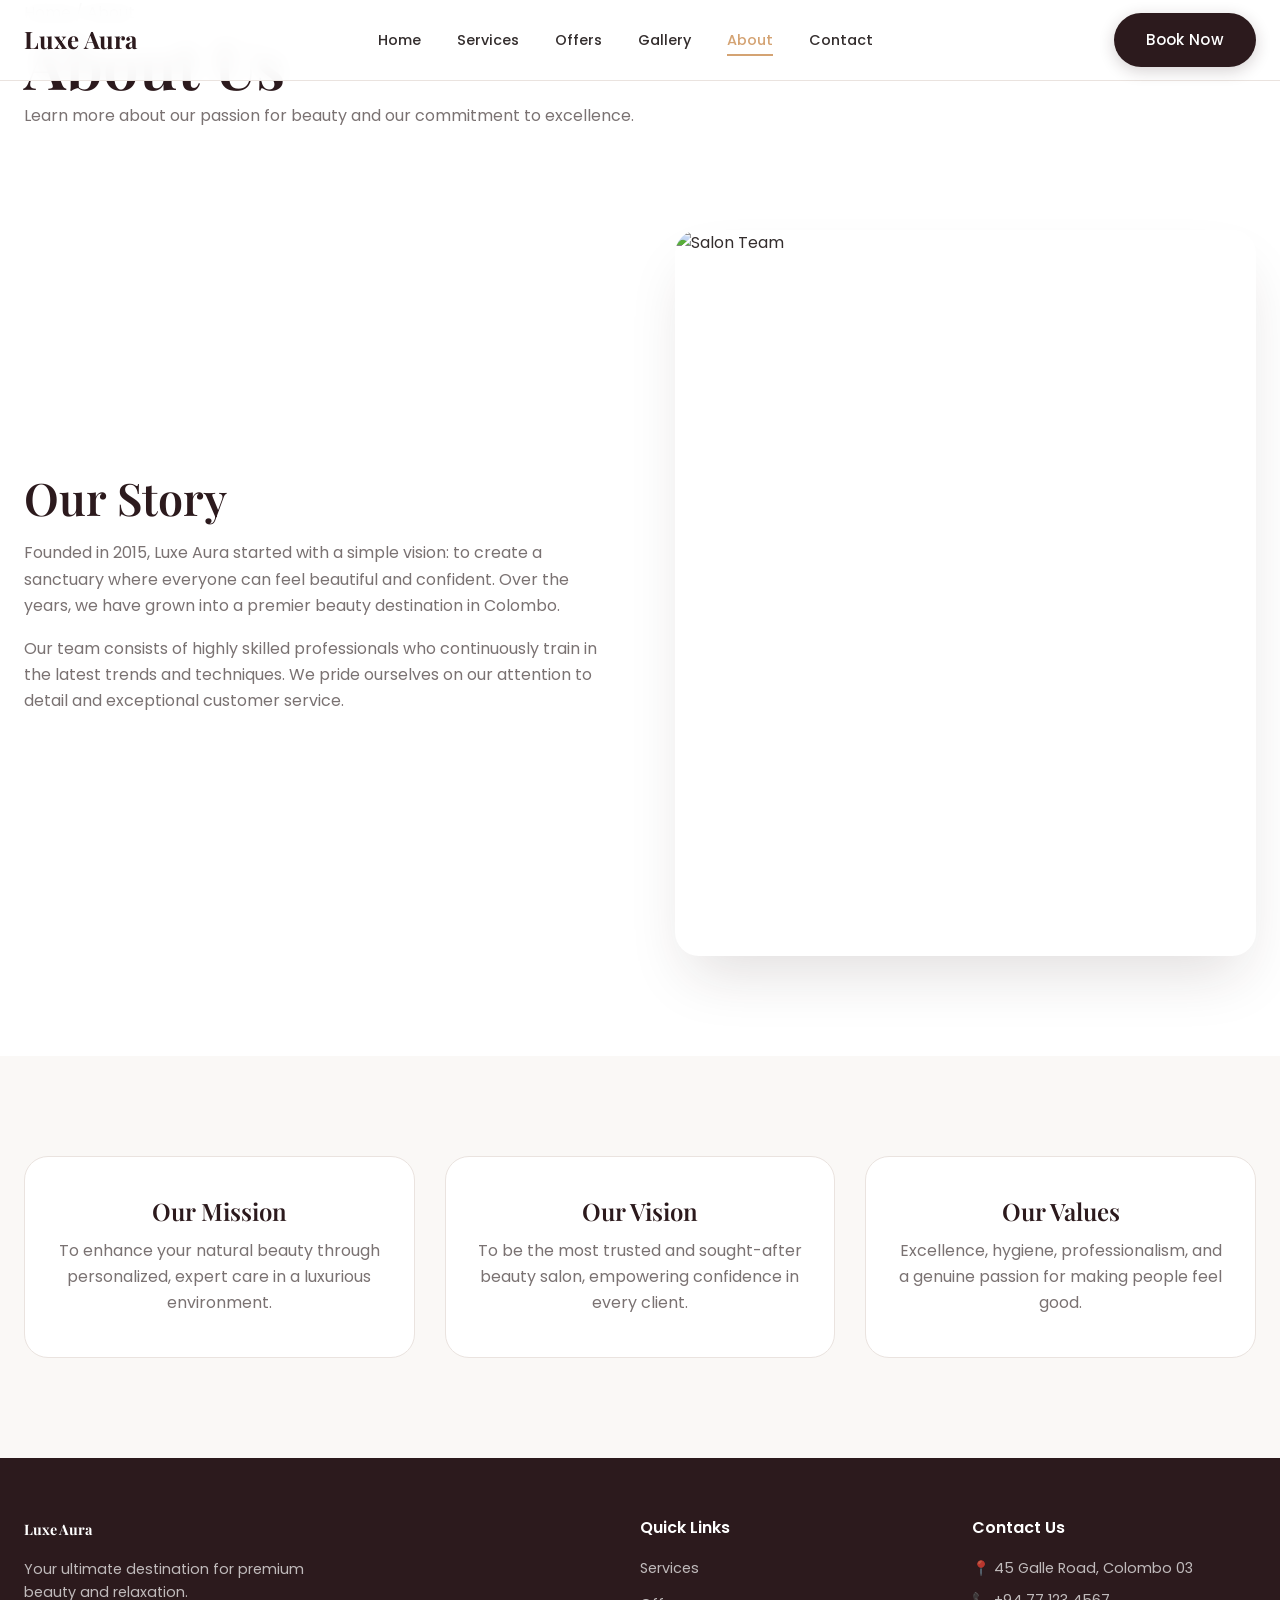
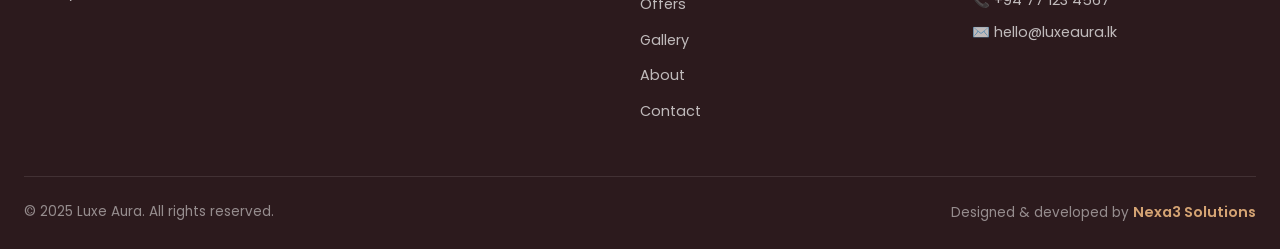
==== about.html @ 39a2065b "Updated premium design with all sections" ====
<!DOCTYPE html>
<html lang="en">
<head>
  <meta charset="UTF-8" /><meta name="viewport" content="width=device-width, initial-scale=1.0" />
  <title>About Us — Luxe Aura</title>
  <link rel="preconnect" href="https://fonts.googleapis.com">
  <link href="https://fonts.googleapis.com/css2?family=Playfair+Display:ital,wght@0,400;0,600;0,700;1,400&family=Poppins:wght@300;400;500;600&display=swap" rel="stylesheet">
  <link rel="stylesheet" href="assets/style.css" />
</head>
<body>

<header class="header">
  <div class="container nav">
    <a href="index.html" class="logo">Luxe Aura</a>
    <ul class="nav-links">
      <li><a href="index.html">Home</a></li>
      <li><a href="services.html">Services</a></li>
      <li><a href="offers.html">Offers</a></li>
      <li><a href="gallery.html">Gallery</a></li>
      <li><a href="about.html" class="active">About</a></li>
      <li><a href="contact.html">Contact</a></li>
    </ul>
    <div class="nav-cta">
      <a href="contact.html" class="btn btn-primary">Book Now</a>
      <button class="menu-toggle"><svg width="24" height="24" viewBox="0 0 24 24" fill="none" stroke="currentColor" stroke-width="2"><path d="M4 6h16M4 12h16M4 18h16"/></svg></button>
    </div>
  </div>
</header>

<section class="page-hero">
  <div class="container">
    <div class="breadcrumb"><a href="index.html">Home</a> / <span>About</span></div>
    <h1>About Us</h1>
    <p>Learn more about our passion for beauty and our commitment to excellence.</p>
  </div>
</section>

<section class="section">
  <div class="container feature-split">
    <div class="reveal">
      <h2>Our Story</h2>
      <p style="margin:16px 0;">Founded in 2015, Luxe Aura started with a simple vision: to create a sanctuary where everyone can feel beautiful and confident. Over the years, we have grown into a premier beauty destination in Colombo.</p>
      <p>Our team consists of highly skilled professionals who continuously train in the latest trends and techniques. We pride ourselves on our attention to detail and exceptional customer service.</p>
    </div>
    <div class="feature-img reveal">
      <img src="https://images.unsplash.com/photo-1562322140-8baeececf3df?q=80&w=800&auto=format&fit=crop" alt="Salon Team">
    </div>
  </div>
</section>

<section class="section section-alt">
  <div class="container">
    <div class="grid-3">
      <div class="service-card reveal"><h3>Our Mission</h3><p style="margin-top:12px;">To enhance your natural beauty through personalized, expert care in a luxurious environment.</p></div>
      <div class="service-card reveal"><h3>Our Vision</h3><p style="margin-top:12px;">To be the most trusted and sought-after beauty salon, empowering confidence in every client.</p></div>
      <div class="service-card reveal"><h3>Our Values</h3><p style="margin-top:12px;">Excellence, hygiene, professionalism, and a genuine passion for making people feel good.</p></div>
    </div>
  </div>
</section>

<footer class="footer">
  <div class="container">
    <div class="footer-grid">
      <div><a href="index.html" class="logo" style="color:#fff; margin-bottom:16px; display:block;">Luxe Aura</a><p style="max-width:300px;">Your ultimate destination for premium beauty and relaxation.</p></div>
      <div><h4>Quick Links</h4><a href="services.html">Services</a><a href="offers.html">Offers</a><a href="gallery.html">Gallery</a><a href="about.html">About</a><a href="contact.html">Contact</a></div>
      <div><h4>Contact Us</h4><p style="margin-bottom:8px;">📍 45 Galle Road, Colombo 03</p><p style="margin-bottom:8px;">📞 +94 77 123 4567</p><p>✉️ hello@luxeaura.lk</p></div>
    </div>
    <div class="footer-bottom"><div>© 2025 Luxe Aura. All rights reserved.</div><div>Designed & developed by <a href="#">Nexa3 Solutions</a></div></div>
  </div>
</footer>
<script src="assets/script.js"></script>
</body>
</html>
---- assets/style.css ----
/* ========== RESET & TOKENS ========== */
*, *::before, *::after { box-sizing: border-box; margin: 0; padding: 0; }

:root{
  --primary:#2C1A1D;       /* Deep Espresso / Dark Plum */
  --primary-light:#4A2C32; 
  --primary-soft:#F7F3F0;  /* Soft Cream */
  --accent:#D4A373;        /* Rose Gold */
  --accent-hover:#C28B5E;  
  --accent-soft:#FDF8F5;
  --text:#332D2D; 
  --text-muted:#7A7272;
  --bg:#FFFFFF; 
  --bg-alt:#FAF8F6;        
  --border:#EAE3DF;
  --shadow-sm:0 2px 8px rgba(44,26,29,.04);
  --shadow-md:0 10px 30px -10px rgba(44,26,29,.1);
  --shadow-lg:0 30px 60px -15px rgba(44,26,29,.15);
  --r-sm:8px; --r:14px; --r-lg:24px; --r-xl:32px;
  --max:1280px;
  --font-d:'Playfair Display', serif;
  --font-b:'Poppins', sans-serif;
}

html{scroll-behavior:smooth;}
body{font-family:var(--font-b); color:var(--text); background:var(--bg); line-height:1.65; font-size:16px; -webkit-font-smoothing:antialiased; overflow-x:hidden;}
img{max-width:100%; display:block;}
a{color:inherit; text-decoration:none;}
button{font-family:inherit; cursor:pointer; border:none; background:none;}

h1,h2,h3,h4{font-family:var(--font-d); line-height:1.2; font-weight:600; color:var(--primary);}
h1{font-size:clamp(2.8rem,5vw,4.5rem);}
h2{font-size:clamp(2rem,3.5vw,3rem);}
h3{font-size:clamp(1.2rem,2vw,1.5rem);}
p{color:var(--text-muted);}

.container{width:100%; max-width:var(--max); margin:0 auto; padding:0 24px;}
.section{padding:100px 0;}
.section-alt{background:var(--bg-alt);}

/* ========== BUTTONS ========== */
.btn{display:inline-flex; align-items:center; gap:8px; padding:14px 32px; border-radius:100px; font-weight:500; font-size:.95rem; letter-spacing:.02em; transition:all .3s ease; white-space:nowrap; font-family:var(--font-b);}
.btn-primary{background:var(--primary); color:#fff; box-shadow:0 4px 16px rgba(44,26,29,.2);}
.btn-primary:hover{background:var(--primary-light); transform:translateY(-2px); box-shadow:0 8px 24px rgba(44,26,29,.3);}
.btn-accent{background:var(--accent); color:#fff; box-shadow:0 4px 16px rgba(212,163,115,.3);}
.btn-accent:hover{background:var(--accent-hover); transform:translateY(-2px); box-shadow:0 8px 24px rgba(194,139,94,.4);}
.btn-outline{background:transparent; color:var(--primary); border:1.5px solid var(--primary);}
.btn-outline:hover{background:var(--primary-soft);}
.btn-lg{padding:17px 40px; font-size:1rem;}

/* ========== HEADER ========== */
.header{position:fixed; top:0; left:0; right:0; z-index:100; background:rgba(255,255,255,.95); backdrop-filter:blur(10px); border-bottom:1px solid var(--border); transition:all .3s ease;}
.nav{display:flex; align-items:center; justify-content:space-between; height:80px;}
.logo{display:flex; align-items:center; gap:10px; font-family:var(--font-d); font-weight:700; font-size:1.5rem; color:var(--primary);}
.nav-links{display:flex; align-items:center; gap:36px; list-style:none;}
.nav-links a{font-size:.9rem; font-weight:500; color:var(--text); transition:color .2s; position:relative; padding:6px 0;}
.nav-links a:hover, .nav-links a.active{color:var(--accent);}
.nav-links a.active::after{content:''; position:absolute; left:0; right:0; bottom:0; height:1.5px; background:var(--accent);}
.menu-toggle{display:none; width:44px; height:44px; place-items:center;}

@media (max-width:1024px){
  .nav-links{position:fixed; top:80px; left:0; right:0; flex-direction:column; align-items:stretch; gap:0; background:#fff; padding:16px 24px 24px; border-bottom:1px solid var(--border); box-shadow:var(--shadow-md); transform:translateY(-150%); transition:transform .35s ease;}
  .nav-links.open{transform:translateY(0);}
  .nav-links a{padding:14px 0; border-bottom:1px solid var(--border);}
  .nav-links a.active::after{display:none;}
  .menu-toggle{display:grid;}
}

/* ========== HERO ========== */
.hero{padding:160px 0 80px; position:relative; background:linear-gradient(180deg, var(--bg-alt) 0%, #fff 100%);}
.hero-grid{display:grid; grid-template-columns:1.1fr .9fr; gap:60px; align-items:center;}
.hero-badge{display:inline-block; padding:6px 16px; background:var(--accent-soft); color:var(--accent); border-radius:100px; font-size:.85rem; font-weight:600; letter-spacing:.05em; text-transform:uppercase; margin-bottom:20px;}
.hero h1{margin-bottom:24px;}
.hero h1 span{color:var(--accent); font-style:italic;}
.hero p.lead{font-size:1.1rem; max-width:480px; margin-bottom:36px;}
.hero-actions{display:flex; gap:16px; flex-wrap:wrap;}
.hero-visual{position:relative;}
.hero-img-main{width:100%; aspect-ratio: 4/5; object-fit:cover; border-radius:200px 200px 20px 20px; box-shadow:var(--shadow-lg); position:relative; z-index:2;}
.hero-shape{position:absolute; width:100%; height:100%; background:var(--primary-soft); top:20px; left:20px; border-radius:200px 200px 20px 20px; z-index:1;}
.hero-badge-float{position:absolute; bottom:40px; right:-20px; background:#fff; padding:16px 24px; border-radius:var(--r-lg); box-shadow:var(--shadow-md); z-index:3;}
.hero-badge-float h4{font-family:var(--font-b); font-size:1.2rem; font-weight:700; margin-bottom:2px;}
.hero-badge-float p{font-size:.8rem; color:var(--accent);}

@media (max-width:900px){
  .hero-grid{grid-template-columns:1fr; gap:50px; text-align:center;}
  .hero p.lead{margin:0 auto 32px;}
  .hero-actions{justify-content:center;}
  .hero-visual{max-width:400px; margin:0 auto;}
  .hero-badge-float{right:0;}
}

/* ========== SECTION HEAD ========== */
.section-head{text-align:center; max-width:600px; margin:0 auto 60px;}
.section-head h2{margin-bottom:16px;}
.section-head p{font-size:1.05rem;}

/* ========== SERVICES ========== */
.grid-3{display:grid; grid-template-columns:repeat(3,1fr); gap:30px;}
@media (max-width:900px){.grid-3{grid-template-columns:1fr;}}
.service-card{background:#fff; border:1px solid var(--border); border-radius:var(--r-lg); padding:40px 30px; text-align:center; transition:all .3s ease; position:relative; overflow:hidden;}
.service-card:hover{transform:translateY(-8px); box-shadow:var(--shadow-md); border-color:var(--accent);}
.service-icon{width:70px; height:70px; border-radius:50%; background:var(--accent-soft); color:var(--accent); display:grid; place-items:center; margin:0 auto 24px; font-size:1.8rem; transition:all .3s ease;}
.service-card:hover .service-icon{background:var(--accent); color:#fff; transform:scale(1.1);}
.service-card h3{margin-bottom:12px;}

/* ========== ABOUT / FEATURES ========== */
.feature-split{display:grid; grid-template-columns:1fr 1fr; gap:70px; align-items:center;}
@media (max-width:900px){.feature-split{grid-template-columns:1fr;}}
.feature-img{border-radius:var(--r-lg); overflow:hidden; box-shadow:var(--shadow-lg); aspect-ratio:4/5;}
.feature-img img{width:100%; height:100%; object-fit:cover;}
.feature-list{display:flex; flex-direction:column; gap:24px; margin-top:32px;}
.feature-item{display:flex; gap:16px;}
.feature-check{width:40px; height:40px; border-radius:50%; flex-shrink:0; background:var(--primary-soft); color:var(--primary); display:grid; place-items:center; font-size:1.2rem;}
.feature-item h4{font-family:var(--font-b); font-size:1.1rem; font-weight:600; margin-bottom:4px; color:var(--primary);}

/* ========== OFFERS ========== */
.offer-card{background:#fff; border:1px solid var(--border); border-radius:var(--r-lg); overflow:hidden; transition:all .3s ease; box-shadow:var(--shadow-sm);}
.offer-card:hover{transform:translateY(-8px); box-shadow:var(--shadow-lg); border-color:var(--accent);}
.offer-img{height:220px; overflow:hidden;}
.offer-img img{width:100%; height:100%; object-fit:cover; transition:transform .5s ease;}
.offer-card:hover .offer-img img{transform:scale(1.05);}
.offer-content{padding:30px;}
.offer-price{font-size:1.5rem; font-weight:700; color:var(--accent); margin:12px 0; font-family:var(--font-d);}
.offer-price span{font-size:1rem; color:var(--text-muted); text-decoration:line-through; margin-left:8px; font-family:var(--font-b); font-weight:400;}
.offer-features{list-style:none; margin:20px 0; border-top:1px solid var(--border); padding-top:20px;}
.offer-features li{font-size:.9rem; color:var(--text); margin-bottom:10px; display:flex; align-items:center; gap:8px;}
.offer-features li::before{content:'✓'; color:var(--accent); font-weight:bold;}

/* ========== GALLERY ========== */
.gallery-grid{display:grid; grid-template-columns:repeat(3,1fr); gap:20px;}
.gallery-item{border-radius:var(--r); overflow:hidden; position:relative; aspect-ratio:1/1;}
.gallery-item img{width:100%; height:100%; object-fit:cover; transition:transform .5s ease;}
.gallery-item:hover img{transform:scale(1.08);}
@media (max-width:768px){.gallery-grid{grid-template-columns:repeat(2,1fr);}}

/* ========== CONTACT ========== */
.contact-wrap{display:grid; grid-template-columns:1fr 1fr; gap:60px;}
@media (max-width:900px){.contact-wrap{grid-template-columns:1fr;}}
.info-card{display:flex; gap:16px; margin-bottom:24px;}
.info-icon{width:50px; height:50px; border-radius:12px; background:var(--accent-soft); color:var(--accent); display:grid; place-items:center; font-size:1.2rem; flex-shrink:0;}
.info-card h4{font-family:var(--font-b); font-size:1rem; color:var(--primary); margin-bottom:4px;}
.contact-form{background:#fff; padding:40px; border-radius:var(--r-lg); box-shadow:var(--shadow-lg); border:1px solid var(--border);}
.form-grid{display:grid; grid-template-columns:1fr 1fr; gap:20px;}
@media (max-width:600px){.form-grid{grid-template-columns:1fr;}}
.form-field{display:flex; flex-direction:column; gap:8px;}
.form-field.full{grid-column:1/-1;}
.form-field label{font-size:.9rem; font-weight:500; color:var(--primary);}
.form-field input, .form-field select, .form-field textarea{padding:14px 16px; border:1.5px solid var(--border); border-radius:12px; font-family:var(--font-b); font-size:.95rem; outline:none; transition:border-color .2s;}
.form-field input:focus, .form-field select:focus, .form-field textarea:focus{border-color:var(--accent);}

/* ========== FOOTER ========== */
.footer{background:var(--primary); color:#fff; padding:60px 0 0;}
.footer-grid{display:grid; grid-template-columns:2fr 1fr 1fr; gap:48px; padding-bottom:40px;}
@media (max-width:768px){.footer-grid{grid-template-columns:1fr; gap:40px;}}
.footer h4{color:#fff; font-family:var(--font-b); font-size:1rem; font-weight:600; margin-bottom:20px;}
.footer a, .footer p{color:rgba(255,255,255,.7); font-size:.9rem;}
.footer a{display:block; margin-bottom:12px; transition:color .2s;}
.footer a:hover{color:var(--accent);}
.footer-bottom{border-top:1px solid rgba(255,255,255,.1); padding:24px 0; display:flex; justify-content:space-between; align-items:center; flex-wrap:wrap; gap:12px; font-size:.85rem; color:rgba(255,255,255,.5);}
.footer-bottom a{display:inline; color:var(--accent); font-weight:600; margin:0;}

/* Animation */
.reveal{opacity:0; transform:translateY(30px); transition:opacity .8s ease, transform .8s ease;}
.reveal.in{opacity:1; transform:translateY(0);}
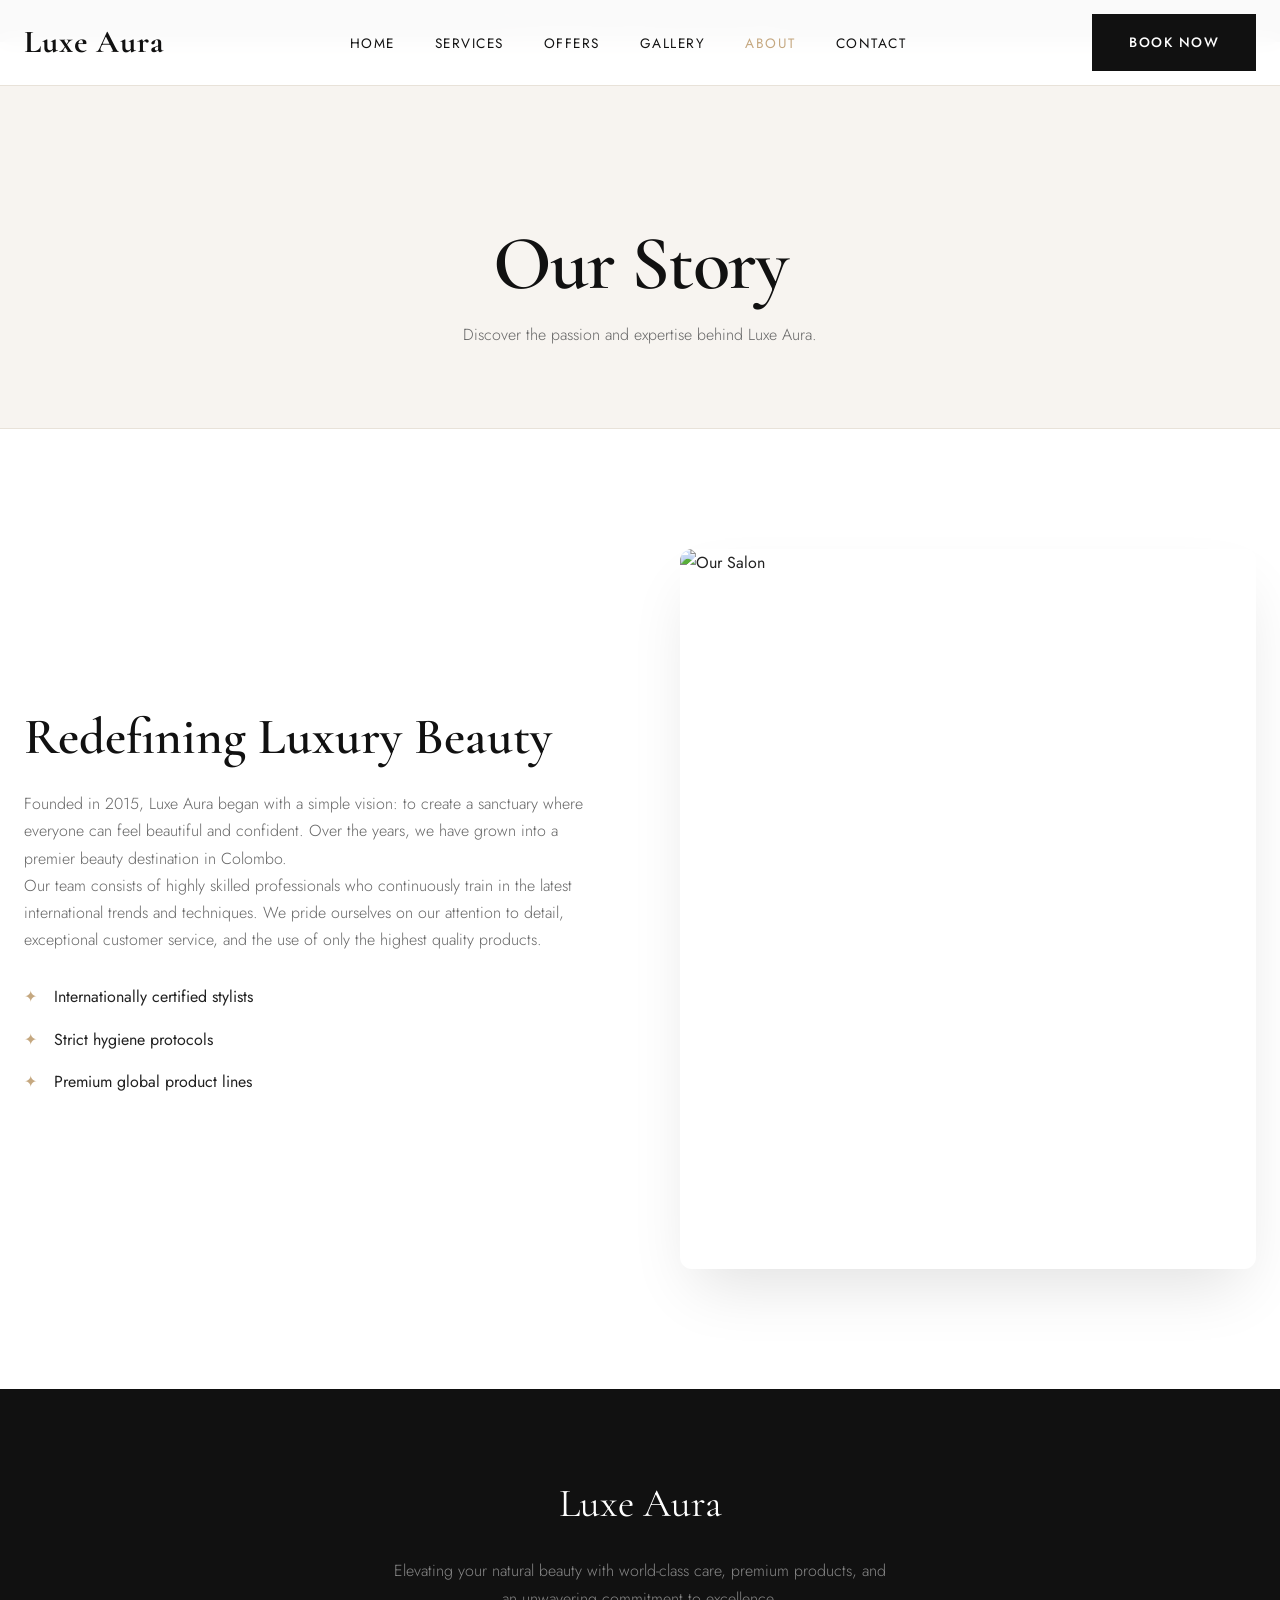
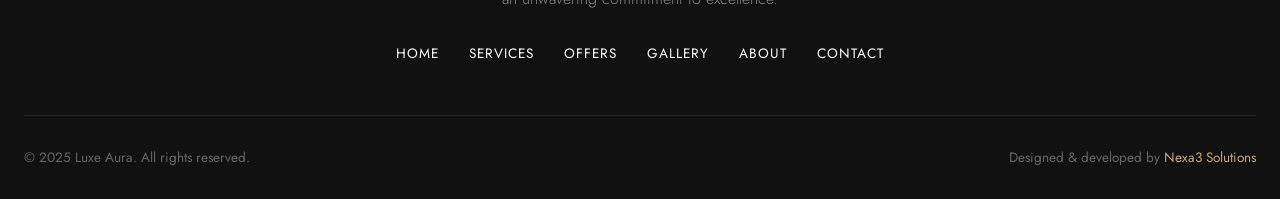
==== commit 2f9c572d: "Full premium site with all pages" ====
--- a/about.html
+++ b/about.html
@@ -2,12 +2,14 @@
 <html lang="en">
 <head>
   <meta charset="UTF-8" /><meta name="viewport" content="width=device-width, initial-scale=1.0" />
-  <title>About Us — Luxe Aura</title>
+  <title>About Us | Luxe Aura</title>
   <link rel="preconnect" href="https://fonts.googleapis.com">
-  <link href="https://fonts.googleapis.com/css2?family=Playfair+Display:ital,wght@0,400;0,600;0,700;1,400&family=Poppins:wght@300;400;500;600&display=swap" rel="stylesheet">
+  <link href="https://fonts.googleapis.com/css2?family=Cormorant+Garamond:ital,wght@0,400;0,600;0,700;1,400&family=Jost:wght@300;400;500;600&display=swap" rel="stylesheet">
   <link rel="stylesheet" href="assets/style.css" />
 </head>
 <body>
+
+<div class="topbar"><div class="container"><span>📍 45 Galle Road, Colombo | 📞 +94 77 123 4567</span></div></div>
 
 <header class="header">
   <div class="container nav">
@@ -20,50 +22,42 @@
       <li><a href="about.html" class="active">About</a></li>
       <li><a href="contact.html">Contact</a></li>
     </ul>
-    <div class="nav-cta">
-      <a href="contact.html" class="btn btn-primary">Book Now</a>
-      <button class="menu-toggle"><svg width="24" height="24" viewBox="0 0 24 24" fill="none" stroke="currentColor" stroke-width="2"><path d="M4 6h16M4 12h16M4 18h16"/></svg></button>
-    </div>
+    <a href="contact.html" class="btn btn-primary btn-nav">Book Now</a>
+    <button class="menu-toggle">☰</button>
   </div>
 </header>
 
 <section class="page-hero">
-  <div class="container">
-    <div class="breadcrumb"><a href="index.html">Home</a> / <span>About</span></div>
-    <h1>About Us</h1>
-    <p>Learn more about our passion for beauty and our commitment to excellence.</p>
+  <div class="container reveal">
+    <h1>Our Story</h1>
+    <p>Discover the passion and expertise behind Luxe Aura.</p>
   </div>
 </section>
 
 <section class="section">
-  <div class="container feature-split">
-    <div class="reveal">
-      <h2>Our Story</h2>
-      <p style="margin:16px 0;">Founded in 2015, Luxe Aura started with a simple vision: to create a sanctuary where everyone can feel beautiful and confident. Over the years, we have grown into a premier beauty destination in Colombo.</p>
-      <p>Our team consists of highly skilled professionals who continuously train in the latest trends and techniques. We pride ourselves on our attention to detail and exceptional customer service.</p>
+  <div class="container about-split">
+    <div class="about-text reveal">
+      <h2>Redefining Luxury Beauty</h2>
+      <p>Founded in 2015, Luxe Aura began with a simple vision: to create a sanctuary where everyone can feel beautiful and confident. Over the years, we have grown into a premier beauty destination in Colombo.</p>
+      <p>Our team consists of highly skilled professionals who continuously train in the latest international trends and techniques. We pride ourselves on our attention to detail, exceptional customer service, and the use of only the highest quality products.</p>
+      <ul class="about-list">
+        <li>Internationally certified stylists</li>
+        <li>Strict hygiene protocols</li>
+        <li>Premium global product lines</li>
+      </ul>
     </div>
-    <div class="feature-img reveal">
-      <img src="https://images.unsplash.com/photo-1562322140-8baeececf3df?q=80&w=800&auto=format&fit=crop" alt="Salon Team">
-    </div>
-  </div>
-</section>
-
-<section class="section section-alt">
-  <div class="container">
-    <div class="grid-3">
-      <div class="service-card reveal"><h3>Our Mission</h3><p style="margin-top:12px;">To enhance your natural beauty through personalized, expert care in a luxurious environment.</p></div>
-      <div class="service-card reveal"><h3>Our Vision</h3><p style="margin-top:12px;">To be the most trusted and sought-after beauty salon, empowering confidence in every client.</p></div>
-      <div class="service-card reveal"><h3>Our Values</h3><p style="margin-top:12px;">Excellence, hygiene, professionalism, and a genuine passion for making people feel good.</p></div>
+    <div class="hero-img reveal" style="border-radius:12px;">
+      <img src="https://images.unsplash.com/photo-1521590832167-7bcbfaa6381f?q=80&w=800&auto=format&fit=crop" alt="Our Salon">
     </div>
   </div>
 </section>
 
 <footer class="footer">
   <div class="container">
-    <div class="footer-grid">
-      <div><a href="index.html" class="logo" style="color:#fff; margin-bottom:16px; display:block;">Luxe Aura</a><p style="max-width:300px;">Your ultimate destination for premium beauty and relaxation.</p></div>
-      <div><h4>Quick Links</h4><a href="services.html">Services</a><a href="offers.html">Offers</a><a href="gallery.html">Gallery</a><a href="about.html">About</a><a href="contact.html">Contact</a></div>
-      <div><h4>Contact Us</h4><p style="margin-bottom:8px;">📍 45 Galle Road, Colombo 03</p><p style="margin-bottom:8px;">📞 +94 77 123 4567</p><p>✉️ hello@luxeaura.lk</p></div>
+    <a href="index.html" class="footer-logo">Luxe Aura</a>
+    <p>Elevating your natural beauty with world-class care, premium products, and an unwavering commitment to excellence.</p>
+    <div class="footer-links">
+      <a href="index.html">Home</a><a href="services.html">Services</a><a href="offers.html">Offers</a><a href="gallery.html">Gallery</a><a href="about.html">About</a><a href="contact.html">Contact</a>
     </div>
     <div class="footer-bottom"><div>© 2025 Luxe Aura. All rights reserved.</div><div>Designed & developed by <a href="#">Nexa3 Solutions</a></div></div>
   </div>
--- a/assets/style.css
+++ b/assets/style.css
@@ -2,163 +2,173 @@
 *, *::before, *::after { box-sizing: border-box; margin: 0; padding: 0; }
 
 :root{
-  --primary:#2C1A1D;       /* Deep Espresso / Dark Plum */
-  --primary-light:#4A2C32; 
-  --primary-soft:#F7F3F0;  /* Soft Cream */
-  --accent:#D4A373;        /* Rose Gold */
-  --accent-hover:#C28B5E;  
-  --accent-soft:#FDF8F5;
-  --text:#332D2D; 
-  --text-muted:#7A7272;
+  --primary:#111111;       
+  --primary-light:#2A2A2A; 
+  --accent:#C5A880;        
+  --accent-hover:#B39670;  
   --bg:#FFFFFF; 
-  --bg-alt:#FAF8F6;        
-  --border:#EAE3DF;
-  --shadow-sm:0 2px 8px rgba(44,26,29,.04);
-  --shadow-md:0 10px 30px -10px rgba(44,26,29,.1);
-  --shadow-lg:0 30px 60px -15px rgba(44,26,29,.15);
-  --r-sm:8px; --r:14px; --r-lg:24px; --r-xl:32px;
-  --max:1280px;
-  --font-d:'Playfair Display', serif;
-  --font-b:'Poppins', sans-serif;
+  --bg-alt:#F7F4F0;        
+  --text:#222222; 
+  --text-muted:#666666;
+  --border:#E8E2D9;
+  --shadow-sm:0 4px 12px rgba(0,0,0,.03);
+  --shadow-md:0 12px 30px -10px rgba(0,0,0,.08);
+  --shadow-lg:0 30px 60px -15px rgba(0,0,0,.12);
+  --max:1300px;
+  --font-d:'Cormorant Garamond', serif;
+  --font-b:'Jost', sans-serif;
 }
 
 html{scroll-behavior:smooth;}
-body{font-family:var(--font-b); color:var(--text); background:var(--bg); line-height:1.65; font-size:16px; -webkit-font-smoothing:antialiased; overflow-x:hidden;}
+body{font-family:var(--font-b); color:var(--text); background:var(--bg); line-height:1.7; font-size:16px; overflow-x:hidden;}
 img{max-width:100%; display:block;}
 a{color:inherit; text-decoration:none;}
 button{font-family:inherit; cursor:pointer; border:none; background:none;}
 
-h1,h2,h3,h4{font-family:var(--font-d); line-height:1.2; font-weight:600; color:var(--primary);}
-h1{font-size:clamp(2.8rem,5vw,4.5rem);}
-h2{font-size:clamp(2rem,3.5vw,3rem);}
-h3{font-size:clamp(1.2rem,2vw,1.5rem);}
-p{color:var(--text-muted);}
+h1,h2,h3,h4{font-family:var(--font-d); line-height:1.1; font-weight:600; color:var(--primary);}
+h1{font-size:clamp(3rem,6vw,5.5rem); letter-spacing:-0.02em;}
+h2{font-size:clamp(2.5rem,4vw,3.8rem);}
+h3{font-size:clamp(1.4rem,2vw,1.8rem);}
+p{color:var(--text-muted); font-weight:300;}
 
 .container{width:100%; max-width:var(--max); margin:0 auto; padding:0 24px;}
-.section{padding:100px 0;}
+.section{padding:120px 0;}
 .section-alt{background:var(--bg-alt);}
 
-/* ========== BUTTONS ========== */
-.btn{display:inline-flex; align-items:center; gap:8px; padding:14px 32px; border-radius:100px; font-weight:500; font-size:.95rem; letter-spacing:.02em; transition:all .3s ease; white-space:nowrap; font-family:var(--font-b);}
-.btn-primary{background:var(--primary); color:#fff; box-shadow:0 4px 16px rgba(44,26,29,.2);}
-.btn-primary:hover{background:var(--primary-light); transform:translateY(-2px); box-shadow:0 8px 24px rgba(44,26,29,.3);}
-.btn-accent{background:var(--accent); color:#fff; box-shadow:0 4px 16px rgba(212,163,115,.3);}
-.btn-accent:hover{background:var(--accent-hover); transform:translateY(-2px); box-shadow:0 8px 24px rgba(194,139,94,.4);}
-.btn-outline{background:transparent; color:var(--primary); border:1.5px solid var(--primary);}
-.btn-outline:hover{background:var(--primary-soft);}
-.btn-lg{padding:17px 40px; font-size:1rem;}
+/* ========== TOP BAR ========== */
+.topbar{background:var(--primary); color:#fff; font-size:.8rem; padding:10px 0; text-align:center; font-weight:300;}
+.topbar a{color:var(--accent); margin:0 10px;}
 
 /* ========== HEADER ========== */
-.header{position:fixed; top:0; left:0; right:0; z-index:100; background:rgba(255,255,255,.95); backdrop-filter:blur(10px); border-bottom:1px solid var(--border); transition:all .3s ease;}
-.nav{display:flex; align-items:center; justify-content:space-between; height:80px;}
-.logo{display:flex; align-items:center; gap:10px; font-family:var(--font-d); font-weight:700; font-size:1.5rem; color:var(--primary);}
-.nav-links{display:flex; align-items:center; gap:36px; list-style:none;}
-.nav-links a{font-size:.9rem; font-weight:500; color:var(--text); transition:color .2s; position:relative; padding:6px 0;}
+.header{position:fixed; top:0; left:0; right:0; z-index:100; background:rgba(255,255,255,.98); backdrop-filter:blur(10px); border-bottom:1px solid var(--border); transition:all .3s ease;}
+.nav{display:flex; align-items:center; justify-content:space-between; height:85px;}
+.logo{font-family:var(--font-d); font-weight:700; font-size:2rem; color:var(--primary); letter-spacing:1px;}
+.nav-links{display:flex; align-items:center; gap:40px; list-style:none;}
+.nav-links a{font-size:.85rem; font-weight:400; text-transform:uppercase; letter-spacing:1.5px; color:var(--primary); transition:color .3s;}
 .nav-links a:hover, .nav-links a.active{color:var(--accent);}
-.nav-links a.active::after{content:''; position:absolute; left:0; right:0; bottom:0; height:1.5px; background:var(--accent);}
-.menu-toggle{display:none; width:44px; height:44px; place-items:center;}
+.btn-nav{background:var(--primary); color:#fff; padding:12px 28px; font-size:.8rem; letter-spacing:1px; text-transform:uppercase;}
+.btn-nav:hover{background:var(--accent);}
+.menu-toggle{display:none; font-size:1.5rem;}
 
 @media (max-width:1024px){
-  .nav-links{position:fixed; top:80px; left:0; right:0; flex-direction:column; align-items:stretch; gap:0; background:#fff; padding:16px 24px 24px; border-bottom:1px solid var(--border); box-shadow:var(--shadow-md); transform:translateY(-150%); transition:transform .35s ease;}
+  .nav-links{position:fixed; top:85px; left:0; right:0; flex-direction:column; align-items:center; gap:20px; background:#fff; padding:40px 20px; border-bottom:1px solid var(--border); transform:translateY(-150%); transition:transform .4s ease; box-shadow:var(--shadow-md);}
   .nav-links.open{transform:translateY(0);}
-  .nav-links a{padding:14px 0; border-bottom:1px solid var(--border);}
-  .nav-links a.active::after{display:none;}
-  .menu-toggle{display:grid;}
+  .menu-toggle{display:block;}
 }
 
+/* ========== BUTTONS ========== */
+.btn{display:inline-flex; align-items:center; justify-content:center; gap:10px; padding:16px 36px; font-weight:500; font-size:.85rem; letter-spacing:1.5px; text-transform:uppercase; transition:all .4s ease; white-space:nowrap; border:1px solid transparent;}
+.btn-primary{background:var(--primary); color:#fff;}
+.btn-primary:hover{background:var(--accent);}
+.btn-accent{background:var(--accent); color:#fff;}
+.btn-accent:hover{background:var(--primary);}
+.btn-outline{border-color:var(--primary); color:var(--primary);}
+.btn-outline:hover{background:var(--primary); color:#fff;}
+.btn-block{width:100%;}
+
 /* ========== HERO ========== */
-.hero{padding:160px 0 80px; position:relative; background:linear-gradient(180deg, var(--bg-alt) 0%, #fff 100%);}
-.hero-grid{display:grid; grid-template-columns:1.1fr .9fr; gap:60px; align-items:center;}
-.hero-badge{display:inline-block; padding:6px 16px; background:var(--accent-soft); color:var(--accent); border-radius:100px; font-size:.85rem; font-weight:600; letter-spacing:.05em; text-transform:uppercase; margin-bottom:20px;}
-.hero h1{margin-bottom:24px;}
-.hero h1 span{color:var(--accent); font-style:italic;}
-.hero p.lead{font-size:1.1rem; max-width:480px; margin-bottom:36px;}
-.hero-actions{display:flex; gap:16px; flex-wrap:wrap;}
-.hero-visual{position:relative;}
-.hero-img-main{width:100%; aspect-ratio: 4/5; object-fit:cover; border-radius:200px 200px 20px 20px; box-shadow:var(--shadow-lg); position:relative; z-index:2;}
-.hero-shape{position:absolute; width:100%; height:100%; background:var(--primary-soft); top:20px; left:20px; border-radius:200px 200px 20px 20px; z-index:1;}
-.hero-badge-float{position:absolute; bottom:40px; right:-20px; background:#fff; padding:16px 24px; border-radius:var(--r-lg); box-shadow:var(--shadow-md); z-index:3;}
-.hero-badge-float h4{font-family:var(--font-b); font-size:1.2rem; font-weight:700; margin-bottom:2px;}
-.hero-badge-float p{font-size:.8rem; color:var(--accent);}
+.hero{padding:180px 0 100px; position:relative;}
+.hero-grid{display:grid; grid-template-columns:1fr 1fr; gap:80px; align-items:center;}
+.hero-subtitle{display:block; font-size:.85rem; letter-spacing:3px; text-transform:uppercase; color:var(--accent); margin-bottom:20px; font-weight:500;}
+.hero h1{margin-bottom:30px;}
+.hero h1 span{font-style:italic; font-weight:400; color:var(--accent);}
+.hero p.lead{font-size:1.1rem; margin-bottom:40px; max-width:500px;}
+.hero-actions{display:flex; gap:20px; flex-wrap:wrap;}
+.hero-img{border-radius:200px 200px 0 0; overflow:hidden; box-shadow:var(--shadow-lg); position:relative;}
+.hero-img img{width:100%; height:100%; object-fit:cover; aspect-ratio: 4/5;}
+@media (max-width:900px){.hero-grid{grid-template-columns:1fr; gap:50px; text-align:center;} .hero p.lead{margin:0 auto 40px;} .hero-actions{justify-content:center;}}
 
-@media (max-width:900px){
-  .hero-grid{grid-template-columns:1fr; gap:50px; text-align:center;}
-  .hero p.lead{margin:0 auto 32px;}
-  .hero-actions{justify-content:center;}
-  .hero-visual{max-width:400px; margin:0 auto;}
-  .hero-badge-float{right:0;}
-}
+/* ========== PAGE HERO (Inner Pages) ========== */
+.page-hero{padding:180px 0 80px; background:var(--bg-alt); text-align:center; border-bottom:1px solid var(--border);}
+.page-hero h1{margin-bottom:15px;}
+.page-hero p{max-width:600px; margin:0 auto;}
 
-/* ========== SECTION HEAD ========== */
-.section-head{text-align:center; max-width:600px; margin:0 auto 60px;}
-.section-head h2{margin-bottom:16px;}
-.section-head p{font-size:1.05rem;}
+/* ========== TRUST BAR ========== */
+.trust-bar{display:grid; grid-template-columns:repeat(4,1fr); gap:20px; padding:30px; background:var(--primary); color:#fff; text-align:center; border-radius:12px; margin-top:-40px; position:relative; z-index:10;}
+.trust-item h4{color:var(--accent); font-family:var(--font-b); font-size:1.2rem; margin-bottom:5px;}
+.trust-item p{color:#aaa; font-size:.85rem;}
+@media (max-width:768px){.trust-bar{grid-template-columns:1fr 1fr;}}
 
-/* ========== SERVICES ========== */
+/* ========== SECTION TITLES ========== */
+.section-head{text-align:center; max-width:700px; margin:0 auto 70px;}
+.section-head span{display:block; font-size:.8rem; letter-spacing:2px; text-transform:uppercase; color:var(--accent); margin-bottom:15px;}
+.section-head h2{margin-bottom:20px;}
+
+/* ========== ABOUT SPLIT ========== */
+.about-split{display:grid; grid-template-columns:1fr 1fr; gap:80px; align-items:center;}
+.about-text h2{margin-bottom:25px;}
+.about-list{list-style:none; margin-top:30px;}
+.about-list li{position:relative; padding-left:30px; margin-bottom:15px; font-weight:400;}
+.about-list li::before{content:'✦'; position:absolute; left:0; color:var(--accent);}
+@media (max-width:900px){.about-split{grid-template-columns:1fr;}}
+
+/* ========== SERVICES & OFFERS CARDS ========== */
 .grid-3{display:grid; grid-template-columns:repeat(3,1fr); gap:30px;}
-@media (max-width:900px){.grid-3{grid-template-columns:1fr;}}
-.service-card{background:#fff; border:1px solid var(--border); border-radius:var(--r-lg); padding:40px 30px; text-align:center; transition:all .3s ease; position:relative; overflow:hidden;}
-.service-card:hover{transform:translateY(-8px); box-shadow:var(--shadow-md); border-color:var(--accent);}
-.service-icon{width:70px; height:70px; border-radius:50%; background:var(--accent-soft); color:var(--accent); display:grid; place-items:center; margin:0 auto 24px; font-size:1.8rem; transition:all .3s ease;}
-.service-card:hover .service-icon{background:var(--accent); color:#fff; transform:scale(1.1);}
-.service-card h3{margin-bottom:12px;}
+.grid-2{display:grid; grid-template-columns:repeat(2,1fr); gap:30px;}
+@media (max-width:900px){.grid-3, .grid-2{grid-template-columns:1fr;}}
 
-/* ========== ABOUT / FEATURES ========== */
-.feature-split{display:grid; grid-template-columns:1fr 1fr; gap:70px; align-items:center;}
-@media (max-width:900px){.feature-split{grid-template-columns:1fr;}}
-.feature-img{border-radius:var(--r-lg); overflow:hidden; box-shadow:var(--shadow-lg); aspect-ratio:4/5;}
-.feature-img img{width:100%; height:100%; object-fit:cover;}
-.feature-list{display:flex; flex-direction:column; gap:24px; margin-top:32px;}
-.feature-item{display:flex; gap:16px;}
-.feature-check{width:40px; height:40px; border-radius:50%; flex-shrink:0; background:var(--primary-soft); color:var(--primary); display:grid; place-items:center; font-size:1.2rem;}
-.feature-item h4{font-family:var(--font-b); font-size:1.1rem; font-weight:600; margin-bottom:4px; color:var(--primary);}
+.service-card{background:#fff; padding:50px 40px; border:1px solid var(--border); transition:all .4s ease;}
+.service-card:hover{background:var(--primary); border-color:var(--primary); transform:translateY(-10px);}
+.service-card:hover h3, .service-card:hover p, .service-card:hover .service-icon{color:#fff;}
+.service-icon{font-size:2.5rem; margin-bottom:25px; color:var(--accent); transition:all .4s;}
+.service-card h3{margin-bottom:15px; transition:all .4s;}
 
-/* ========== OFFERS ========== */
-.offer-card{background:#fff; border:1px solid var(--border); border-radius:var(--r-lg); overflow:hidden; transition:all .3s ease; box-shadow:var(--shadow-sm);}
-.offer-card:hover{transform:translateY(-8px); box-shadow:var(--shadow-lg); border-color:var(--accent);}
-.offer-img{height:220px; overflow:hidden;}
+/* Offers */
+.offer-card{background:#fff; border:1px solid var(--border); overflow:hidden; transition:all .4s ease;}
+.offer-card:hover{transform:translateY(-8px); box-shadow:var(--shadow-md); border-color:var(--accent);}
+.offer-img{height:250px; overflow:hidden;}
 .offer-img img{width:100%; height:100%; object-fit:cover; transition:transform .5s ease;}
 .offer-card:hover .offer-img img{transform:scale(1.05);}
-.offer-content{padding:30px;}
-.offer-price{font-size:1.5rem; font-weight:700; color:var(--accent); margin:12px 0; font-family:var(--font-d);}
-.offer-price span{font-size:1rem; color:var(--text-muted); text-decoration:line-through; margin-left:8px; font-family:var(--font-b); font-weight:400;}
+.offer-content{padding:35px;}
+.offer-price{font-size:1.5rem; font-weight:600; color:var(--accent); margin:15px 0; font-family:var(--font-d);}
+.offer-price span{font-size:1rem; color:var(--text-muted); text-decoration:line-through; margin-left:10px; font-family:var(--font-b); font-weight:400;}
 .offer-features{list-style:none; margin:20px 0; border-top:1px solid var(--border); padding-top:20px;}
-.offer-features li{font-size:.9rem; color:var(--text); margin-bottom:10px; display:flex; align-items:center; gap:8px;}
+.offer-features li{font-size:.95rem; margin-bottom:12px; display:flex; gap:10px;}
 .offer-features li::before{content:'✓'; color:var(--accent); font-weight:bold;}
+
+/* ========== PRICE LIST ========== */
+.price-list{max-width:800px; margin:0 auto; background:#fff; padding:50px; border-radius:12px; box-shadow:var(--shadow-md);}
+.price-item{display:flex; justify-content:space-between; align-items:center; padding:20px 0; border-bottom:1px dashed var(--border);}
+.price-item:last-child{border-bottom:none;}
+.price-name h4{font-family:var(--font-b); font-size:1.1rem; font-weight:500; margin-bottom:4px;}
+.price-name p{font-size:.85rem;}
+.price-val{font-family:var(--font-d); font-size:1.4rem; font-weight:600; color:var(--accent);}
 
 /* ========== GALLERY ========== */
 .gallery-grid{display:grid; grid-template-columns:repeat(3,1fr); gap:20px;}
-.gallery-item{border-radius:var(--r); overflow:hidden; position:relative; aspect-ratio:1/1;}
+.gallery-item{overflow:hidden; position:relative; aspect-ratio:1/1;}
 .gallery-item img{width:100%; height:100%; object-fit:cover; transition:transform .5s ease;}
 .gallery-item:hover img{transform:scale(1.08);}
 @media (max-width:768px){.gallery-grid{grid-template-columns:repeat(2,1fr);}}
 
-/* ========== CONTACT ========== */
-.contact-wrap{display:grid; grid-template-columns:1fr 1fr; gap:60px;}
-@media (max-width:900px){.contact-wrap{grid-template-columns:1fr;}}
-.info-card{display:flex; gap:16px; margin-bottom:24px;}
-.info-icon{width:50px; height:50px; border-radius:12px; background:var(--accent-soft); color:var(--accent); display:grid; place-items:center; font-size:1.2rem; flex-shrink:0;}
-.info-card h4{font-family:var(--font-b); font-size:1rem; color:var(--primary); margin-bottom:4px;}
-.contact-form{background:#fff; padding:40px; border-radius:var(--r-lg); box-shadow:var(--shadow-lg); border:1px solid var(--border);}
-.form-grid{display:grid; grid-template-columns:1fr 1fr; gap:20px;}
-@media (max-width:600px){.form-grid{grid-template-columns:1fr;}}
-.form-field{display:flex; flex-direction:column; gap:8px;}
-.form-field.full{grid-column:1/-1;}
-.form-field label{font-size:.9rem; font-weight:500; color:var(--primary);}
-.form-field input, .form-field select, .form-field textarea{padding:14px 16px; border:1.5px solid var(--border); border-radius:12px; font-family:var(--font-b); font-size:.95rem; outline:none; transition:border-color .2s;}
-.form-field input:focus, .form-field select:focus, .form-field textarea:focus{border-color:var(--accent);}
+/* ========== BOOKING FORM ========== */
+.booking-wrap{display:grid; grid-template-columns:1fr 1fr; gap:60px; background:#fff; box-shadow:var(--shadow-lg); border-radius:20px; overflow:hidden;}
+@media (max-width:900px){.booking-wrap{grid-template-columns:1fr;}}
+.booking-info{background:var(--primary); padding:60px; color:#fff;}
+.booking-info h2{color:#fff; margin-bottom:20px;}
+.booking-info p{color:#aaa; margin-bottom:40px;}
+.contact-item{display:flex; gap:20px; margin-bottom:30px;}
+.contact-item i{color:var(--accent); font-size:1.2rem;}
+.contact-item h5{font-family:var(--font-b); font-size:1rem; margin-bottom:5px;}
+.contact-item p{margin-bottom:0; color:#fff;}
+.booking-form{padding:60px;}
+.form-row{display:grid; grid-template-columns:1fr 1fr; gap:20px;}
+@media (max-width:600px){.form-row{grid-template-columns:1fr;} .booking-form{padding:30px;}}
+.form-group{margin-bottom:25px;}
+.form-group label{display:block; font-size:.85rem; font-weight:500; margin-bottom:8px; color:var(--primary); text-transform:uppercase; letter-spacing:1px;}
+.form-group input, .form-group select, .form-group textarea{width:100%; padding:15px; border:1px solid var(--border); background:var(--bg-alt); font-family:var(--font-b); font-size:1rem; outline:none; transition:all .3s;}
+.form-group input:focus, .form-group select:focus, .form-group textarea:focus{border-color:var(--accent); background:#fff;}
 
 /* ========== FOOTER ========== */
-.footer{background:var(--primary); color:#fff; padding:60px 0 0;}
-.footer-grid{display:grid; grid-template-columns:2fr 1fr 1fr; gap:48px; padding-bottom:40px;}
-@media (max-width:768px){.footer-grid{grid-template-columns:1fr; gap:40px;}}
-.footer h4{color:#fff; font-family:var(--font-b); font-size:1rem; font-weight:600; margin-bottom:20px;}
-.footer a, .footer p{color:rgba(255,255,255,.7); font-size:.9rem;}
-.footer a{display:block; margin-bottom:12px; transition:color .2s;}
-.footer a:hover{color:var(--accent);}
-.footer-bottom{border-top:1px solid rgba(255,255,255,.1); padding:24px 0; display:flex; justify-content:space-between; align-items:center; flex-wrap:wrap; gap:12px; font-size:.85rem; color:rgba(255,255,255,.5);}
-.footer-bottom a{display:inline; color:var(--accent); font-weight:600; margin:0;}
+.footer{background:var(--primary); color:#fff; padding:80px 0 30px; text-align:center;}
+.footer-logo{font-family:var(--font-d); font-size:2.5rem; color:#fff; margin-bottom:20px; display:block;}
+.footer p{color:#888; max-width:500px; margin:0 auto 30px;}
+.footer-links{display:flex; justify-content:center; gap:30px; margin-bottom:50px; flex-wrap:wrap;}
+.footer-links a{font-size:.85rem; letter-spacing:1px; text-transform:uppercase; color:#fff; transition:color .3s;}
+.footer-links a:hover{color:var(--accent);}
+.footer-bottom{border-top:1px solid rgba(255,255,255,.1); padding-top:30px; font-size:.85rem; color:#666; display:flex; justify-content:space-between; flex-wrap:wrap; gap:10px;}
+.footer-bottom a{color:var(--accent);}
 
-/* Animation */
-.reveal{opacity:0; transform:translateY(30px); transition:opacity .8s ease, transform .8s ease;}
+/* Animations */
+.reveal{opacity:0; transform:translateY(40px); transition:all .8s ease;}
 .reveal.in{opacity:1; transform:translateY(0);}
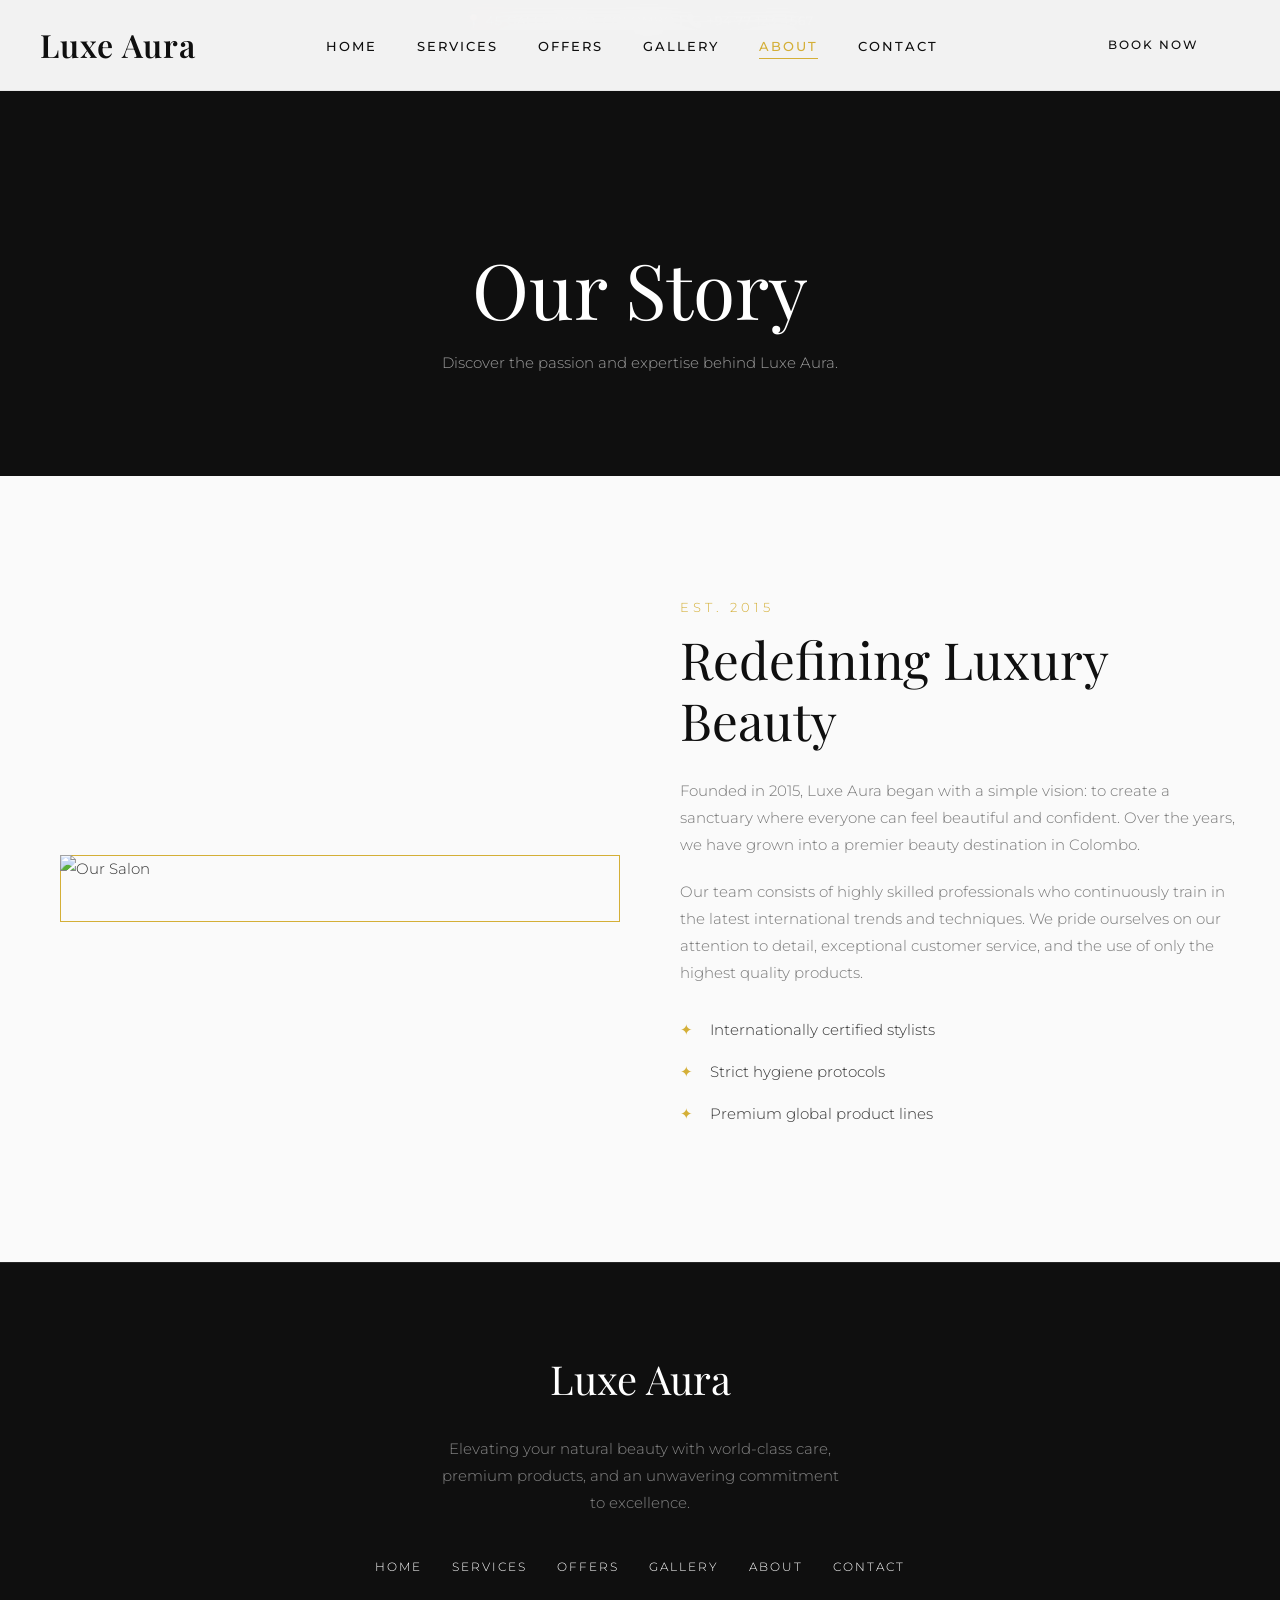
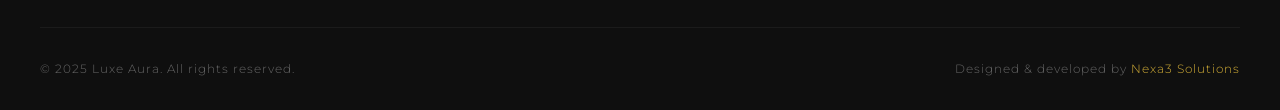
==== commit ec2523ff: "International level luxury redesign with testimonials" ====
--- a/about.html
+++ b/about.html
@@ -3,8 +3,6 @@
 <head>
   <meta charset="UTF-8" /><meta name="viewport" content="width=device-width, initial-scale=1.0" />
   <title>About Us | Luxe Aura</title>
-  <link rel="preconnect" href="https://fonts.googleapis.com">
-  <link href="https://fonts.googleapis.com/css2?family=Cormorant+Garamond:ital,wght@0,400;0,600;0,700;1,400&family=Jost:wght@300;400;500;600&display=swap" rel="stylesheet">
   <link rel="stylesheet" href="assets/style.css" />
 </head>
 <body>
@@ -22,7 +20,7 @@
       <li><a href="about.html" class="active">About</a></li>
       <li><a href="contact.html">Contact</a></li>
     </ul>
-    <a href="contact.html" class="btn btn-primary btn-nav">Book Now</a>
+    <a href="contact.html" class="btn btn-nav">Book Now</a>
     <button class="menu-toggle">☰</button>
   </div>
 </header>
@@ -36,18 +34,19 @@
 
 <section class="section">
   <div class="container about-split">
+    <div class="about-img reveal">
+      <img src="https://images.unsplash.com/photo-1521590832167-7bcbfaa6381f?q=80&w=800&auto=format&fit=crop" alt="Our Salon">
+    </div>
     <div class="about-text reveal">
+      <span class="hero-subtitle" style="color:var(--accent); margin-bottom:10px;">Est. 2015</span>
       <h2>Redefining Luxury Beauty</h2>
-      <p>Founded in 2015, Luxe Aura began with a simple vision: to create a sanctuary where everyone can feel beautiful and confident. Over the years, we have grown into a premier beauty destination in Colombo.</p>
-      <p>Our team consists of highly skilled professionals who continuously train in the latest international trends and techniques. We pride ourselves on our attention to detail, exceptional customer service, and the use of only the highest quality products.</p>
+      <p style="margin-bottom:20px;">Founded in 2015, Luxe Aura began with a simple vision: to create a sanctuary where everyone can feel beautiful and confident. Over the years, we have grown into a premier beauty destination in Colombo.</p>
+      <p style="margin-bottom:20px;">Our team consists of highly skilled professionals who continuously train in the latest international trends and techniques. We pride ourselves on our attention to detail, exceptional customer service, and the use of only the highest quality products.</p>
       <ul class="about-list">
         <li>Internationally certified stylists</li>
         <li>Strict hygiene protocols</li>
         <li>Premium global product lines</li>
       </ul>
-    </div>
-    <div class="hero-img reveal" style="border-radius:12px;">
-      <img src="https://images.unsplash.com/photo-1521590832167-7bcbfaa6381f?q=80&w=800&auto=format&fit=crop" alt="Our Salon">
     </div>
   </div>
 </section>
--- a/assets/style.css
+++ b/assets/style.css
@@ -1,174 +1,177 @@
 /* ========== RESET & TOKENS ========== */
+@import url('https://fonts.googleapis.com/css2?family=Montserrat:wght@300;400;500&family=Playfair+Display:ital,wght@0,400;0,600;1,400&display=swap');
+
 *, *::before, *::after { box-sizing: border-box; margin: 0; padding: 0; }
 
 :root{
-  --primary:#111111;       
-  --primary-light:#2A2A2A; 
-  --accent:#C5A880;        
-  --accent-hover:#B39670;  
-  --bg:#FFFFFF; 
-  --bg-alt:#F7F4F0;        
-  --text:#222222; 
-  --text-muted:#666666;
-  --border:#E8E2D9;
-  --shadow-sm:0 4px 12px rgba(0,0,0,.03);
-  --shadow-md:0 12px 30px -10px rgba(0,0,0,.08);
-  --shadow-lg:0 30px 60px -15px rgba(0,0,0,.12);
-  --max:1300px;
-  --font-d:'Cormorant Garamond', serif;
-  --font-b:'Jost', sans-serif;
+  --primary:#0F0F0F;       /* Midnight Black */
+  --primary-light:#1A1A1A; 
+  --accent:#D4AF37;        /* Champagne Gold */
+  --accent-hover:#B5952F;  
+  --bg:#FAFAFA;            /* Off White */
+  --bg-alt:#F2F0EC;        /* Soft Cream */
+  --text:#333333; 
+  --text-muted:#777777;
+  --border:#E0DCD5;
+  --shadow-lg:0 30px 60px -15px rgba(0,0,0,.1);
+  --max:1400px;
+  --font-d:'Playfair Display', serif;
+  --font-b:'Montserrat', sans-serif;
 }
 
 html{scroll-behavior:smooth;}
-body{font-family:var(--font-b); color:var(--text); background:var(--bg); line-height:1.7; font-size:16px; overflow-x:hidden;}
+body{font-family:var(--font-b); color:var(--text); background:var(--bg); line-height:1.8; font-size:15px; overflow-x:hidden; font-weight:300;}
 img{max-width:100%; display:block;}
 a{color:inherit; text-decoration:none;}
 button{font-family:inherit; cursor:pointer; border:none; background:none;}
 
-h1,h2,h3,h4{font-family:var(--font-d); line-height:1.1; font-weight:600; color:var(--primary);}
-h1{font-size:clamp(3rem,6vw,5.5rem); letter-spacing:-0.02em;}
-h2{font-size:clamp(2.5rem,4vw,3.8rem);}
-h3{font-size:clamp(1.4rem,2vw,1.8rem);}
+h1,h2,h3,h4{font-family:var(--font-d); line-height:1.2; font-weight:400; color:var(--primary);}
+h1{font-size:clamp(3rem,6vw,5rem);}
+h2{font-size:clamp(2.5rem,4vw,3.5rem);}
+h3{font-size:clamp(1.2rem,2vw,1.8rem);}
 p{color:var(--text-muted); font-weight:300;}
 
-.container{width:100%; max-width:var(--max); margin:0 auto; padding:0 24px;}
+.container{width:100%; max-width:var(--max); margin:0 auto; padding:0 40px;}
+@media (max-width:768px){.container{padding:0 20px;}}
 .section{padding:120px 0;}
 .section-alt{background:var(--bg-alt);}
 
 /* ========== TOP BAR ========== */
-.topbar{background:var(--primary); color:#fff; font-size:.8rem; padding:10px 0; text-align:center; font-weight:300;}
-.topbar a{color:var(--accent); margin:0 10px;}
+.topbar{background:var(--primary); color:#ccc; font-size:.75rem; padding:10px 0; text-align:center; letter-spacing:1px; text-transform:uppercase;}
 
 /* ========== HEADER ========== */
-.header{position:fixed; top:0; left:0; right:0; z-index:100; background:rgba(255,255,255,.98); backdrop-filter:blur(10px); border-bottom:1px solid var(--border); transition:all .3s ease;}
-.nav{display:flex; align-items:center; justify-content:space-between; height:85px;}
-.logo{font-family:var(--font-d); font-weight:700; font-size:2rem; color:var(--primary); letter-spacing:1px;}
+.header{position:fixed; top:0; left:0; right:0; z-index:100; background:rgba(255,255,255,.95); backdrop-filter:blur(20px); border-bottom:1px solid rgba(0,0,0,.05); transition:all .4s ease;}
+.nav{display:flex; align-items:center; justify-content:space-between; height:90px;}
+.logo{font-family:var(--font-d); font-weight:600; font-size:2rem; color:var(--primary); letter-spacing:1px;}
 .nav-links{display:flex; align-items:center; gap:40px; list-style:none;}
-.nav-links a{font-size:.85rem; font-weight:400; text-transform:uppercase; letter-spacing:1.5px; color:var(--primary); transition:color .3s;}
+.nav-links a{font-size:.8rem; font-weight:500; text-transform:uppercase; letter-spacing:2px; color:var(--primary); transition:color .3s; position:relative;}
+.nav-links a::after{content:''; position:absolute; bottom:-5px; left:0; width:0; height:1px; background:var(--accent); transition:width .3s;}
+.nav-links a:hover::after, .nav-links a.active::after{width:100%;}
 .nav-links a:hover, .nav-links a.active{color:var(--accent);}
-.btn-nav{background:var(--primary); color:#fff; padding:12px 28px; font-size:.8rem; letter-spacing:1px; text-transform:uppercase;}
-.btn-nav:hover{background:var(--accent);}
-.menu-toggle{display:none; font-size:1.5rem;}
+.btn-nav{border:1px solid var(--primary); color:var(--primary); padding:12px 28px; font-size:.75rem; letter-spacing:2px; text-transform:uppercase; transition:all .4s;}
+.btn-nav:hover{background:var(--primary); color:#fff;}
+.menu-toggle{display:none; font-size:1.5rem; color:var(--primary);}
 
 @media (max-width:1024px){
-  .nav-links{position:fixed; top:85px; left:0; right:0; flex-direction:column; align-items:center; gap:20px; background:#fff; padding:40px 20px; border-bottom:1px solid var(--border); transform:translateY(-150%); transition:transform .4s ease; box-shadow:var(--shadow-md);}
+  .nav-links{position:fixed; top:90px; left:0; right:0; flex-direction:column; background:#fff; padding:40px 20px; border-bottom:1px solid var(--border); transform:translateY(-150%); transition:transform .4s ease; box-shadow:0 10px 20px rgba(0,0,0,.05);}
   .nav-links.open{transform:translateY(0);}
   .menu-toggle{display:block;}
 }
 
 /* ========== BUTTONS ========== */
-.btn{display:inline-flex; align-items:center; justify-content:center; gap:10px; padding:16px 36px; font-weight:500; font-size:.85rem; letter-spacing:1.5px; text-transform:uppercase; transition:all .4s ease; white-space:nowrap; border:1px solid transparent;}
+.btn{display:inline-flex; align-items:center; justify-content:center; gap:10px; padding:18px 40px; font-weight:500; font-size:.75rem; letter-spacing:2px; text-transform:uppercase; transition:all .4s ease; white-space:nowrap; border:1px solid transparent;}
+.btn-accent{background:var(--accent); color:#fff;}
+.btn-accent:hover{background:var(--primary);}
 .btn-primary{background:var(--primary); color:#fff;}
 .btn-primary:hover{background:var(--accent);}
-.btn-accent{background:var(--accent); color:#fff;}
-.btn-accent:hover{background:var(--primary);}
 .btn-outline{border-color:var(--primary); color:var(--primary);}
 .btn-outline:hover{background:var(--primary); color:#fff;}
 .btn-block{width:100%;}
 
-/* ========== HERO ========== */
-.hero{padding:180px 0 100px; position:relative;}
-.hero-grid{display:grid; grid-template-columns:1fr 1fr; gap:80px; align-items:center;}
-.hero-subtitle{display:block; font-size:.85rem; letter-spacing:3px; text-transform:uppercase; color:var(--accent); margin-bottom:20px; font-weight:500;}
-.hero h1{margin-bottom:30px;}
-.hero h1 span{font-style:italic; font-weight:400; color:var(--accent);}
-.hero p.lead{font-size:1.1rem; margin-bottom:40px; max-width:500px;}
-.hero-actions{display:flex; gap:20px; flex-wrap:wrap;}
-.hero-img{border-radius:200px 200px 0 0; overflow:hidden; box-shadow:var(--shadow-lg); position:relative;}
-.hero-img img{width:100%; height:100%; object-fit:cover; aspect-ratio: 4/5;}
-@media (max-width:900px){.hero-grid{grid-template-columns:1fr; gap:50px; text-align:center;} .hero p.lead{margin:0 auto 40px;} .hero-actions{justify-content:center;}}
+/* ========== HERO (Full Screen) ========== */
+.hero{height:100vh; min-height:700px; position:relative; display:flex; align-items:center; justify-content:center; text-align:center; background:url('https://images.unsplash.com/photo-1600948836101-f9ffda59d250?q=80&w=1920&auto=format&fit=crop') center/cover no-repeat; background-attachment: fixed;}
+.hero::before{content:''; position:absolute; inset:0; background:linear-gradient(to bottom, rgba(15,15,15,.7), rgba(15,15,15,.4));}
+.hero-content{position:relative; z-index:2; max-width:900px; padding:0 20px; color:#fff;}
+.hero-subtitle{display:block; font-size:.8rem; letter-spacing:4px; text-transform:uppercase; color:var(--accent); margin-bottom:20px;}
+.hero h1{color:#fff; margin-bottom:30px; font-size:clamp(3rem,6vw,5.5rem);}
+.hero p{color:rgba(255,255,255,.8); font-size:1.1rem; max-width:600px; margin:0 auto 40px;}
 
 /* ========== PAGE HERO (Inner Pages) ========== */
-.page-hero{padding:180px 0 80px; background:var(--bg-alt); text-align:center; border-bottom:1px solid var(--border);}
-.page-hero h1{margin-bottom:15px;}
-.page-hero p{max-width:600px; margin:0 auto;}
-
-/* ========== TRUST BAR ========== */
-.trust-bar{display:grid; grid-template-columns:repeat(4,1fr); gap:20px; padding:30px; background:var(--primary); color:#fff; text-align:center; border-radius:12px; margin-top:-40px; position:relative; z-index:10;}
-.trust-item h4{color:var(--accent); font-family:var(--font-b); font-size:1.2rem; margin-bottom:5px;}
-.trust-item p{color:#aaa; font-size:.85rem;}
-@media (max-width:768px){.trust-bar{grid-template-columns:1fr 1fr;}}
+.page-hero{padding:200px 0 100px; background:var(--primary); text-align:center; color:#fff;}
+.page-hero h1{color:#fff; margin-bottom:15px;}
+.page-hero p{color:rgba(255,255,255,.6); max-width:600px; margin:0 auto;}
 
 /* ========== SECTION TITLES ========== */
 .section-head{text-align:center; max-width:700px; margin:0 auto 70px;}
-.section-head span{display:block; font-size:.8rem; letter-spacing:2px; text-transform:uppercase; color:var(--accent); margin-bottom:15px;}
+.section-head span{display:block; font-size:.75rem; letter-spacing:3px; text-transform:uppercase; color:var(--accent); margin-bottom:15px; font-weight:500;}
 .section-head h2{margin-bottom:20px;}
 
 /* ========== ABOUT SPLIT ========== */
 .about-split{display:grid; grid-template-columns:1fr 1fr; gap:80px; align-items:center;}
 .about-text h2{margin-bottom:25px;}
 .about-list{list-style:none; margin-top:30px;}
-.about-list li{position:relative; padding-left:30px; margin-bottom:15px; font-weight:400;}
+.about-list li{position:relative; padding-left:30px; margin-bottom:15px; color:var(--text);}
 .about-list li::before{content:'✦'; position:absolute; left:0; color:var(--accent);}
-@media (max-width:900px){.about-split{grid-template-columns:1fr;}}
+.about-img{position:relative; padding:20px;}
+.about-img::before{content:''; position:absolute; inset:0; border:1px solid var(--accent); transform:translate(20px, 20px); z-index:0;}
+.about-img img{position:relative; z-index:1; box-shadow:var(--shadow-lg);}
+@media (max-width:900px){.about-split{grid-template-columns:1fr; gap:50px;}}
 
-/* ========== SERVICES & OFFERS CARDS ========== */
-.grid-3{display:grid; grid-template-columns:repeat(3,1fr); gap:30px;}
-.grid-2{display:grid; grid-template-columns:repeat(2,1fr); gap:30px;}
-@media (max-width:900px){.grid-3, .grid-2{grid-template-columns:1fr;}}
+/* ========== SERVICES CARDS ========== */
+.grid-3{display:grid; grid-template-columns:repeat(3,1fr); gap:40px;}
+@media (max-width:900px){.grid-3{grid-template-columns:1fr;}}
+.service-card{background:#fff; padding:60px 40px; border:1px solid var(--border); transition:all .4s ease; text-align:center;}
+.service-card:hover{box-shadow:var(--shadow-lg); border-color:var(--accent); transform:translateY(-10px);}
+.service-icon{font-size:2rem; margin-bottom:25px; color:var(--accent);}
+.service-card h3{margin-bottom:15px;}
 
-.service-card{background:#fff; padding:50px 40px; border:1px solid var(--border); transition:all .4s ease;}
-.service-card:hover{background:var(--primary); border-color:var(--primary); transform:translateY(-10px);}
-.service-card:hover h3, .service-card:hover p, .service-card:hover .service-icon{color:#fff;}
-.service-icon{font-size:2.5rem; margin-bottom:25px; color:var(--accent); transition:all .4s;}
-.service-card h3{margin-bottom:15px; transition:all .4s;}
+/* ========== TESTIMONIALS ========== */
+.testi-grid{display:grid; grid-template-columns:repeat(3,1fr); gap:30px;}
+@media (max-width:900px){.testi-grid{grid-template-columns:1fr;}}
+.testi-card{background:#fff; padding:50px 40px; border:1px solid var(--border); position:relative;}
+.quote-mark{font-family:var(--font-d); font-size:5rem; color:var(--accent); opacity:.2; position:absolute; top:10px; right:20px; line-height:1;}
+.testi-text{font-family:var(--font-d); font-size:1.2rem; font-style:italic; color:var(--primary); margin-bottom:25px; position:relative; z-index:1;}
+.testi-author{display:flex; align-items:center; gap:15px;}
+.testi-avatar{width:50px; height:50px; border-radius:50%; background:var(--bg-alt); display:grid; place-items:center; font-weight:500; color:var(--primary);}
+.testi-author h5{font-family:var(--font-b); font-size:.9rem; font-weight:500; color:var(--primary); margin-bottom:2px;}
+.testi-author span{font-size:.75rem; color:var(--text-muted); text-transform:uppercase; letter-spacing:1px;}
 
-/* Offers */
+/* ========== OFFERS ========== */
 .offer-card{background:#fff; border:1px solid var(--border); overflow:hidden; transition:all .4s ease;}
-.offer-card:hover{transform:translateY(-8px); box-shadow:var(--shadow-md); border-color:var(--accent);}
+.offer-card:hover{transform:translateY(-10px); box-shadow:var(--shadow-lg);}
 .offer-img{height:250px; overflow:hidden;}
-.offer-img img{width:100%; height:100%; object-fit:cover; transition:transform .5s ease;}
+.offer-img img{width:100%; height:100%; object-fit:cover; transition:transform .6s ease;}
 .offer-card:hover .offer-img img{transform:scale(1.05);}
-.offer-content{padding:35px;}
-.offer-price{font-size:1.5rem; font-weight:600; color:var(--accent); margin:15px 0; font-family:var(--font-d);}
-.offer-price span{font-size:1rem; color:var(--text-muted); text-decoration:line-through; margin-left:10px; font-family:var(--font-b); font-weight:400;}
-.offer-features{list-style:none; margin:20px 0; border-top:1px solid var(--border); padding-top:20px;}
-.offer-features li{font-size:.95rem; margin-bottom:12px; display:flex; gap:10px;}
+.offer-content{padding:40px;}
+.offer-price{font-size:1.8rem; font-weight:400; color:var(--accent); margin:15px 0; font-family:var(--font-d);}
+.offer-price span{font-size:1rem; color:var(--text-muted); text-decoration:line-through; margin-left:10px; font-family:var(--font-b);}
+.offer-features{list-style:none; margin:25px 0; border-top:1px solid var(--border); padding-top:25px;}
+.offer-features li{font-size:.9rem; margin-bottom:15px; display:flex; gap:10px;}
 .offer-features li::before{content:'✓'; color:var(--accent); font-weight:bold;}
 
 /* ========== PRICE LIST ========== */
-.price-list{max-width:800px; margin:0 auto; background:#fff; padding:50px; border-radius:12px; box-shadow:var(--shadow-md);}
-.price-item{display:flex; justify-content:space-between; align-items:center; padding:20px 0; border-bottom:1px dashed var(--border);}
-.price-item:last-child{border-bottom:none;}
-.price-name h4{font-family:var(--font-b); font-size:1.1rem; font-weight:500; margin-bottom:4px;}
+.price-list{max-width:800px; margin:0 auto;}
+.price-item{display:flex; justify-content:space-between; align-items:baseline; padding:25px 0; border-bottom:1px solid var(--border);}
+.price-name h4{font-family:var(--font-b); font-size:1.1rem; font-weight:500; margin-bottom:5px; color:var(--primary);}
 .price-name p{font-size:.85rem;}
-.price-val{font-family:var(--font-d); font-size:1.4rem; font-weight:600; color:var(--accent);}
+.price-val{font-family:var(--font-d); font-size:1.6rem; color:var(--accent); white-space:nowrap; margin-left:20px;}
 
 /* ========== GALLERY ========== */
 .gallery-grid{display:grid; grid-template-columns:repeat(3,1fr); gap:20px;}
-.gallery-item{overflow:hidden; position:relative; aspect-ratio:1/1;}
-.gallery-item img{width:100%; height:100%; object-fit:cover; transition:transform .5s ease;}
-.gallery-item:hover img{transform:scale(1.08);}
+.gallery-item{overflow:hidden; aspect-ratio:3/4;}
+.gallery-item img{width:100%; height:100%; object-fit:cover; transition:transform .6s ease;}
+.gallery-item:hover img{transform:scale(1.1);}
 @media (max-width:768px){.gallery-grid{grid-template-columns:repeat(2,1fr);}}
 
 /* ========== BOOKING FORM ========== */
-.booking-wrap{display:grid; grid-template-columns:1fr 1fr; gap:60px; background:#fff; box-shadow:var(--shadow-lg); border-radius:20px; overflow:hidden;}
+.booking-wrap{display:grid; grid-template-columns:1fr 1.2fr; gap:0; background:#fff; box-shadow:var(--shadow-lg);}
 @media (max-width:900px){.booking-wrap{grid-template-columns:1fr;}}
-.booking-info{background:var(--primary); padding:60px; color:#fff;}
+.booking-info{background:var(--primary); padding:70px; color:#fff;}
 .booking-info h2{color:#fff; margin-bottom:20px;}
-.booking-info p{color:#aaa; margin-bottom:40px;}
+.booking-info p{color:rgba(255,255,255,.6); margin-bottom:40px;}
 .contact-item{display:flex; gap:20px; margin-bottom:30px;}
 .contact-item i{color:var(--accent); font-size:1.2rem;}
-.contact-item h5{font-family:var(--font-b); font-size:1rem; margin-bottom:5px;}
-.contact-item p{margin-bottom:0; color:#fff;}
-.booking-form{padding:60px;}
+.contact-item h5{font-family:var(--font-b); font-size:.9rem; margin-bottom:5px; text-transform:uppercase; letter-spacing:1px; color:#fff;}
+.contact-item p{margin-bottom:0; color:#fff; font-size:.95rem;}
+.booking-form{padding:70px;}
+@media (max-width:600px){.booking-form{padding:30px;}}
 .form-row{display:grid; grid-template-columns:1fr 1fr; gap:20px;}
-@media (max-width:600px){.form-row{grid-template-columns:1fr;} .booking-form{padding:30px;}}
-.form-group{margin-bottom:25px;}
-.form-group label{display:block; font-size:.85rem; font-weight:500; margin-bottom:8px; color:var(--primary); text-transform:uppercase; letter-spacing:1px;}
-.form-group input, .form-group select, .form-group textarea{width:100%; padding:15px; border:1px solid var(--border); background:var(--bg-alt); font-family:var(--font-b); font-size:1rem; outline:none; transition:all .3s;}
-.form-group input:focus, .form-group select:focus, .form-group textarea:focus{border-color:var(--accent); background:#fff;}
+@media (max-width:600px){.form-row{grid-template-columns:1fr;}}
+.form-group{margin-bottom:30px;}
+.form-group label{display:block; font-size:.75rem; font-weight:500; margin-bottom:10px; color:var(--primary); text-transform:uppercase; letter-spacing:1.5px;}
+.form-group input, .form-group select, .form-group textarea{width:100%; padding:15px 0; border:none; border-bottom:1px solid var(--border); font-family:var(--font-b); font-size:1rem; outline:none; transition:all .3s; background:transparent;}
+.form-group input:focus, .form-group select:focus, .form-group textarea:focus{border-color:var(--accent);}
 
 /* ========== FOOTER ========== */
-.footer{background:var(--primary); color:#fff; padding:80px 0 30px; text-align:center;}
+.footer{background:var(--primary); color:#fff; padding:80px 0 30px; text-align:center; border-top:1px solid rgba(255,255,255,.1);}
 .footer-logo{font-family:var(--font-d); font-size:2.5rem; color:#fff; margin-bottom:20px; display:block;}
-.footer p{color:#888; max-width:500px; margin:0 auto 30px;}
+.footer p{color:#888; max-width:400px; margin:0 auto 40px;}
 .footer-links{display:flex; justify-content:center; gap:30px; margin-bottom:50px; flex-wrap:wrap;}
-.footer-links a{font-size:.85rem; letter-spacing:1px; text-transform:uppercase; color:#fff; transition:color .3s;}
+.footer-links a{font-size:.75rem; letter-spacing:2px; text-transform:uppercase; color:#fff; transition:color .3s;}
 .footer-links a:hover{color:var(--accent);}
-.footer-bottom{border-top:1px solid rgba(255,255,255,.1); padding-top:30px; font-size:.85rem; color:#666; display:flex; justify-content:space-between; flex-wrap:wrap; gap:10px;}
+.footer-bottom{border-top:1px solid rgba(255,255,255,.05); padding-top:30px; font-size:.75rem; color:#666; display:flex; justify-content:space-between; flex-wrap:wrap; gap:10px; letter-spacing:1px;}
 .footer-bottom a{color:var(--accent);}
 
 /* Animations */
-.reveal{opacity:0; transform:translateY(40px); transition:all .8s ease;}
+.reveal{opacity:0; transform:translateY(40px); transition:all 1s ease;}
 .reveal.in{opacity:1; transform:translateY(0);}
